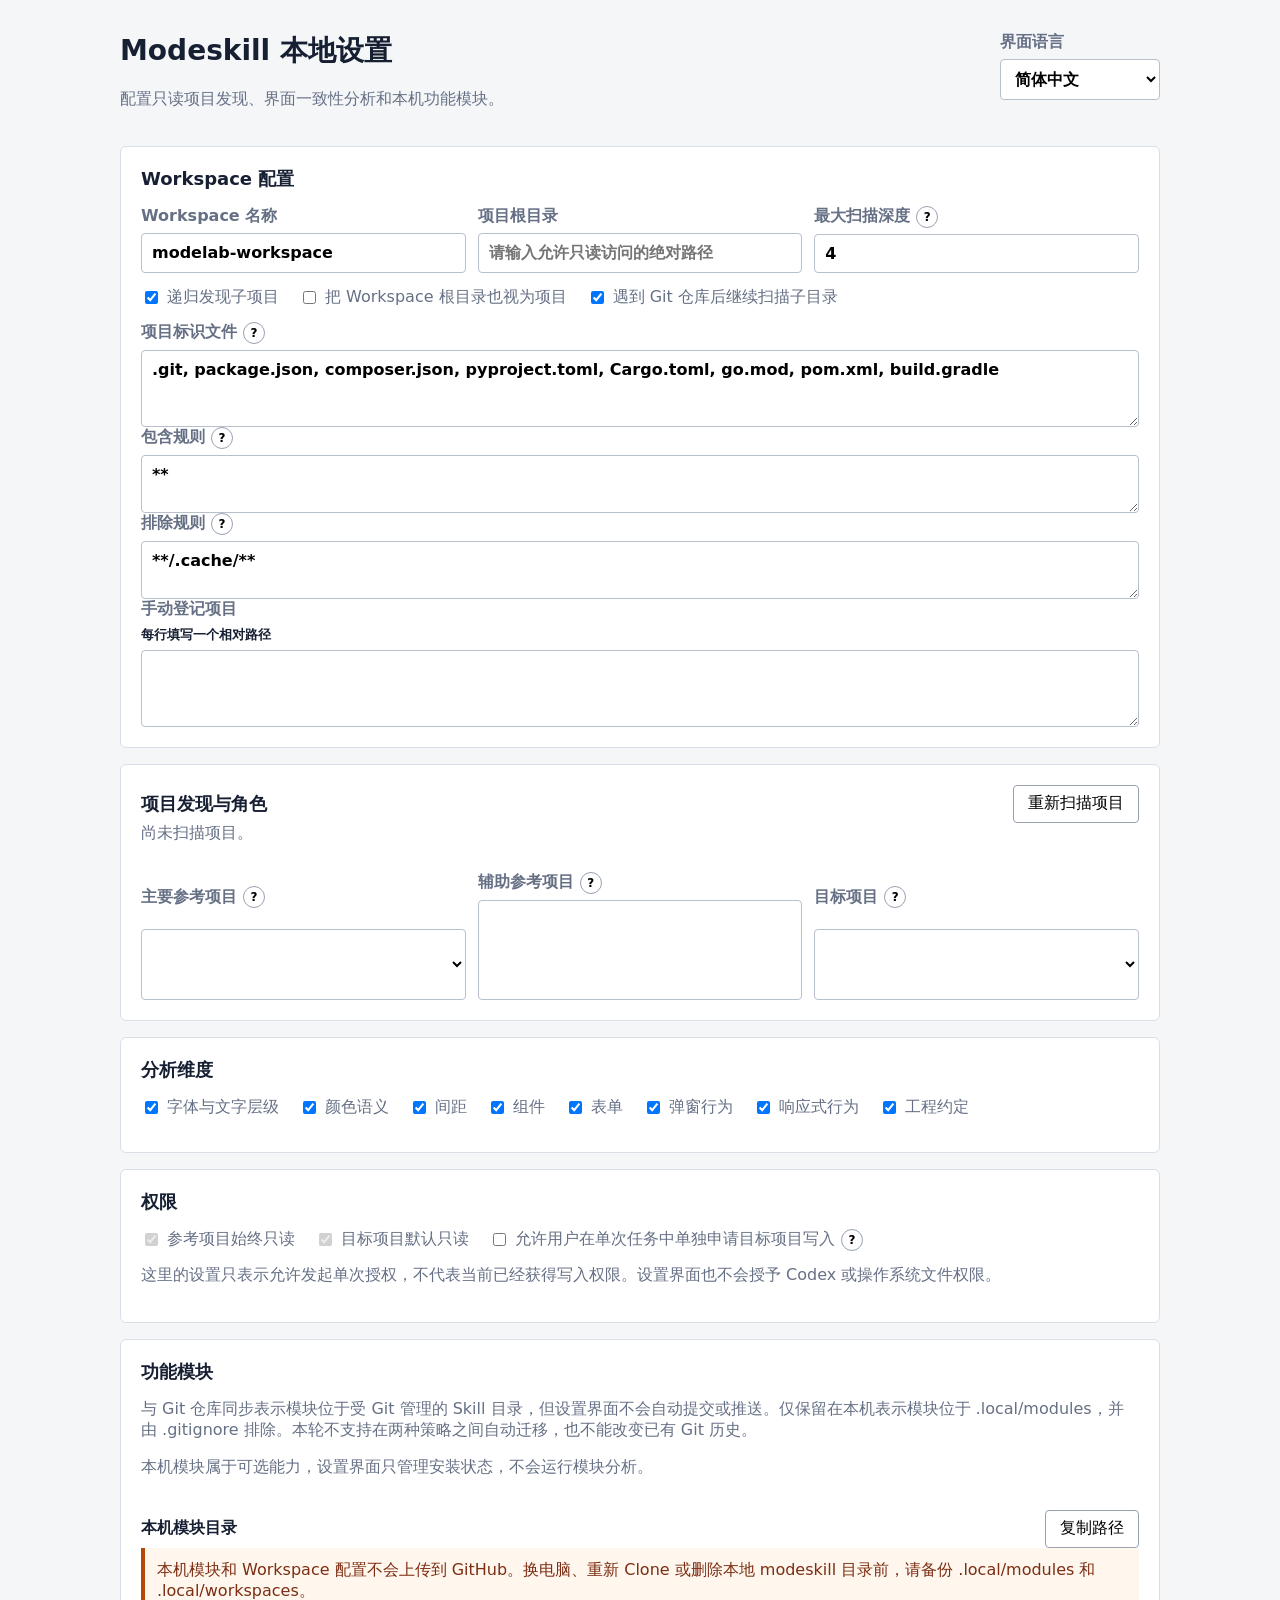
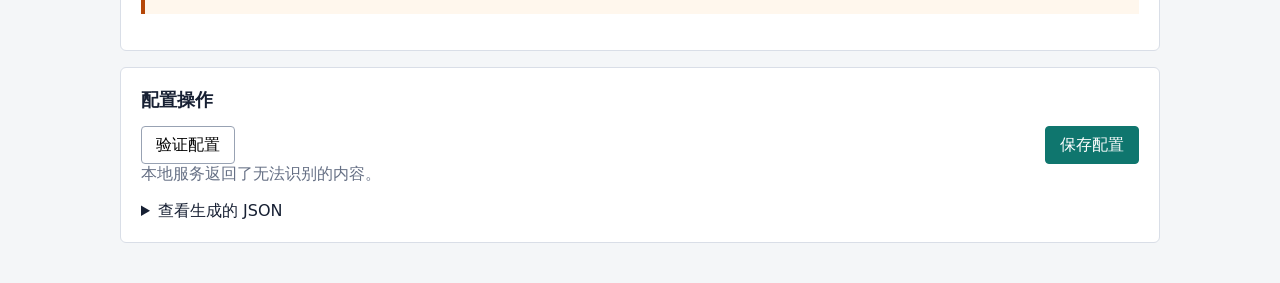
==== .agents/skills/modeskill/configurator/index.html @ 67edb8c4 "feat: initialize modeskill v0.1" ====
<!doctype html>
<html lang="zh-CN">
<head>
  <meta charset="utf-8">
  <meta name="viewport" content="width=device-width, initial-scale=1">
  <title data-i18n="pageTitle"></title>
  <link rel="stylesheet" href="styles.css">
</head>
<body>
  <header>
    <div><h1 data-i18n="pageTitle"></h1><p data-i18n="pageSubtitle"></p></div>
    <label class="language"><span data-i18n="languageLabel"></span><select id="language"></select></label>
  </header>
  <main>
    <section>
      <h2 data-i18n="workspaceHeading"></h2>
      <div class="grid">
        <label><span data-i18n="workspaceName"></span><input id="workspace-name" value="modelab-workspace"></label>
        <label><span data-i18n="workspaceRoot"></span><input id="workspace-root" data-i18n-placeholder="workspaceRootPlaceholder"></label>
        <label><span class="label-line"><span data-i18n="maxDepth"></span><button class="help-button" type="button" data-help-key="maxDepth" aria-expanded="false">?</button></span><input id="max-depth" type="number" min="0" max="20" value="4"></label>
      </div>
      <div class="checks">
        <label><input id="recursive" type="checkbox" checked><span data-i18n="recursive"></span></label>
        <label><input id="root-project" type="checkbox"><span data-i18n="rootProject"></span></label>
        <label><input id="continue-below" type="checkbox" checked><span data-i18n="continueBelow"></span></label>
      </div>
      <label><span class="label-line"><span data-i18n="markers"></span><button class="help-button" type="button" data-help-key="projectMarkers" aria-expanded="false">?</button></span><textarea id="markers" rows="3">.git, package.json, composer.json, pyproject.toml, Cargo.toml, go.mod, pom.xml, build.gradle</textarea></label>
      <label><span class="label-line"><span data-i18n="includes"></span><button class="help-button" type="button" data-help-key="includePatterns" aria-expanded="false">?</button></span><textarea id="includes" rows="2">**</textarea></label>
      <label><span class="label-line"><span data-i18n="excludes"></span><button class="help-button" type="button" data-help-key="excludePatterns" aria-expanded="false">?</button></span><textarea id="excludes" rows="2">**/.cache/**</textarea></label>
      <label><span data-i18n="manualProjects"></span><small data-i18n="manualHint"></small><textarea id="manual-projects" rows="3"></textarea></label>
    </section>
    <section>
      <div class="section-title"><h2 data-i18n="projectRoles"></h2><button id="discover" type="button" data-i18n="rediscover"></button></div>
      <p id="discovery-status" role="status" data-i18n="noDiscovery"></p>
      <div id="project-list" class="project-list"></div>
      <div class="grid">
        <label><span class="label-line"><span data-i18n="primaryReference"></span><button class="help-button" type="button" data-help-key="primaryReference" aria-expanded="false">?</button></span><select id="primary-reference"></select></label>
        <label><span class="label-line"><span data-i18n="secondaryReferences"></span><button class="help-button" type="button" data-help-key="secondaryReferences" aria-expanded="false">?</button></span><select id="secondary-references" multiple></select></label>
        <label><span class="label-line"><span data-i18n="targetProject"></span><button class="help-button" type="button" data-help-key="targetProject" aria-expanded="false">?</button></span><select id="target-project"></select></label>
      </div>
    </section>
    <section><h2 data-i18n="analysisDimensions"></h2><div id="dimensions" class="checks"></div></section>
    <section>
      <h2 data-i18n="permissions"></h2>
      <div class="checks permission-list">
        <label><input type="checkbox" checked disabled><span data-i18n="referenceReadonly"></span></label>
        <label><input type="checkbox" checked disabled><span data-i18n="targetReadonly"></span></label>
        <label><input id="allow-write-request" type="checkbox"><span data-i18n="allowWriteRequest"></span><button class="help-button" type="button" data-help-key="explicitAuthorization" aria-expanded="false">?</button></label>
      </div>
      <p data-i18n="writeExplanation"></p>
    </section>
    <section>
      <h2 data-i18n="modulesHeading"></h2>
      <p data-i18n="gitPolicy"></p>
      <p data-i18n="localModuleOptional"></p>
      <div id="module-list" class="module-list"></div>
      <div class="path-row"><strong data-i18n="localModuleLocation"></strong><code id="local-modules-path"></code><button id="copy-modules-path" type="button" data-i18n="copyPath"></button></div>
      <p class="warning" data-i18n="backupWarning"></p>
    </section>
    <section>
      <h2 data-i18n="actions"></h2>
      <div class="actions"><button id="validate" type="button" data-i18n="validate"></button><button id="save" class="primary" type="button" data-i18n="save"></button></div>
      <p id="message" role="status"></p>
      <details><summary data-i18n="jsonPreview"></summary><pre id="json-output"></pre></details>
    </section>
  </main>
  <script src="i18n.js"></script>
  <script src="app.js"></script>
</body>
</html>
---- .agents/skills/modeskill/configurator/styles.css ----
:root { color-scheme: light; font-family: Inter, system-ui, sans-serif; color: #172033; background: #f4f6f8; }
* { box-sizing: border-box; }
body { margin: 0; }
header, main { width: min(1040px, calc(100% - 32px)); margin: 0 auto; }
header { padding: 32px 0 20px; }
header { display: flex; align-items: flex-start; justify-content: space-between; gap: 24px; }
.language { min-width: 160px; }
header p, section p, label span { color: #667085; }
h1, h2, p { margin-top: 0; }
h1 { font-size: 28px; }
h2 { font-size: 18px; }
main { display: grid; gap: 16px; padding-bottom: 40px; }
section { padding: 20px; border: 1px solid #d9dee7; border-radius: 6px; background: #fff; }
.grid { display: grid; grid-template-columns: repeat(3, minmax(0, 1fr)); gap: 12px; }
label { display: grid; gap: 6px; font-weight: 600; }
input, textarea, select, button { font: inherit; }
input:not([type="checkbox"]), textarea, select { width: 100%; padding: 9px 10px; border: 1px solid #b8c0cc; border-radius: 4px; background: #fff; }
select[multiple] { min-height: 96px; }
.checks { display: flex; flex-wrap: wrap; gap: 12px 20px; margin: 14px 0; }
.checks label { display: flex; align-items: center; font-weight: 500; }
.label-line, .strategy-wrap, .help-control { position: relative; display: inline-flex; align-items: center; gap: 6px; }
.help-button { width: 22px; min-width: 22px; min-height: 22px; padding: 0; border-radius: 50%; font-size: 12px; font-weight: 700; line-height: 1; }
.help-button:focus-visible { outline: 3px solid rgba(15, 118, 110, 0.25); outline-offset: 2px; }
.help-tooltip { position: absolute; z-index: 10; top: calc(100% + 7px); left: 0; width: min(300px, calc(100vw - 48px)); padding: 10px 12px; border: 1px solid #667085; border-radius: 4px; color: #fff; background: #172033; font-size: 13px; font-weight: 400; line-height: 1.45; }
.help-tooltip[hidden] { display: none; }
.section-title, .actions { display: flex; align-items: center; justify-content: space-between; gap: 12px; }
.section-title h2 { margin: 0; }
button { min-height: 38px; padding: 0 14px; border: 1px solid #98a2b3; border-radius: 4px; background: #fff; cursor: pointer; }
button.primary { border-color: #0f766e; color: #fff; background: #0f766e; }
.project-list { display: grid; gap: 6px; margin: 12px 0; }
.project-list div { padding: 8px 10px; border-left: 3px solid #0f766e; background: #f7faf9; }
.module-list { display: grid; grid-template-columns: repeat(2, minmax(0, 1fr)); gap: 12px; margin: 16px 0; }
.module-card { padding: 16px; border: 1px solid #d9dee7; border-radius: 4px; }
.module-heading { display: flex; align-items: flex-start; justify-content: space-between; gap: 12px; }
.module-heading h3 { margin: 0; font-size: 16px; }
.strategy { padding: 3px 7px; border: 1px solid #98a2b3; border-radius: 3px; font-size: 12px; white-space: nowrap; }
dl { display: grid; grid-template-columns: max-content 1fr; gap: 6px 12px; }
dt { font-weight: 600; } dd { margin: 0; overflow-wrap: anywhere; }
.path-row { display: flex; align-items: center; flex-wrap: wrap; gap: 8px; }
.path-row code { flex: 1; min-width: 240px; overflow-wrap: anywhere; }
.warning { padding: 12px; border-left: 4px solid #b54708; background: #fff7ed; color: #7c2d12; }
pre { max-height: 420px; overflow: auto; padding: 12px; background: #111827; color: #f9fafb; }
@media (max-width: 700px) { header, .section-title, .actions { align-items: stretch; flex-direction: column; } .grid, .module-list { grid-template-columns: 1fr; } button:not(.help-button) { width: 100%; } .language { width: 100%; } }
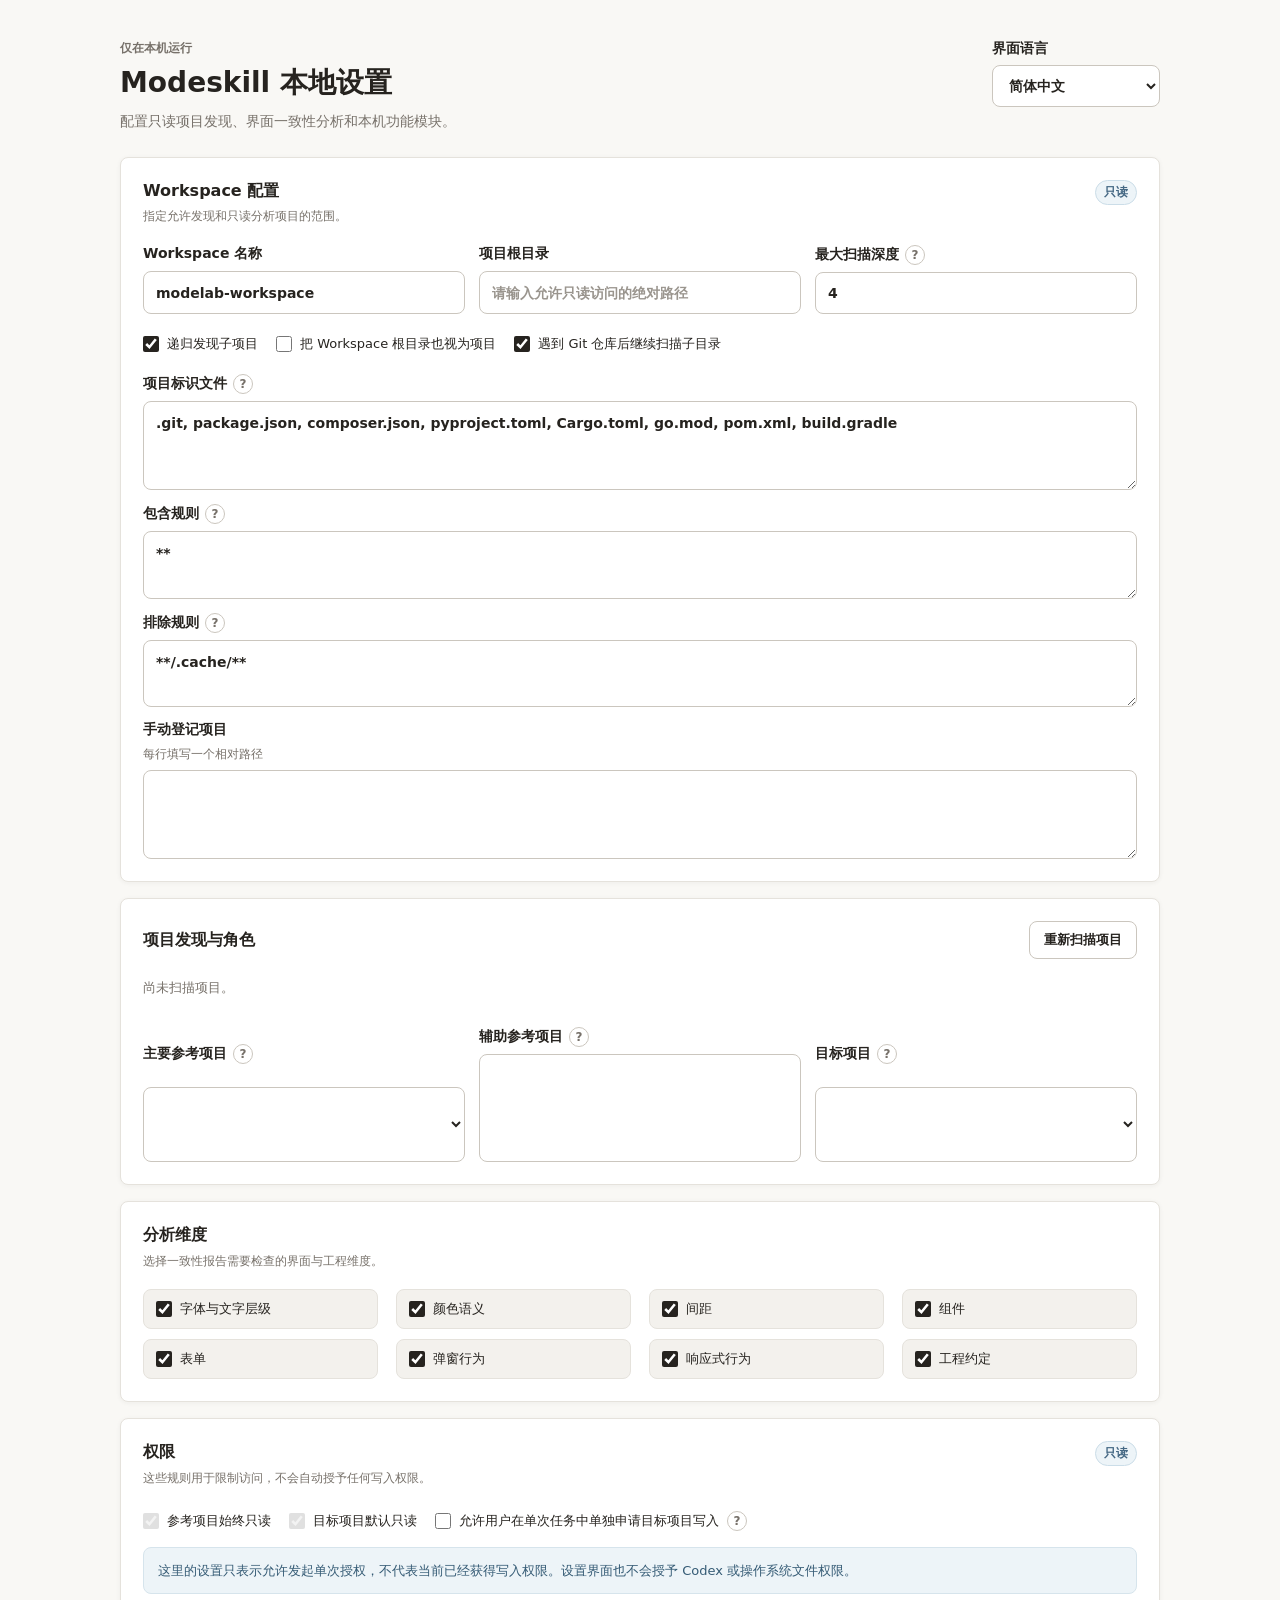
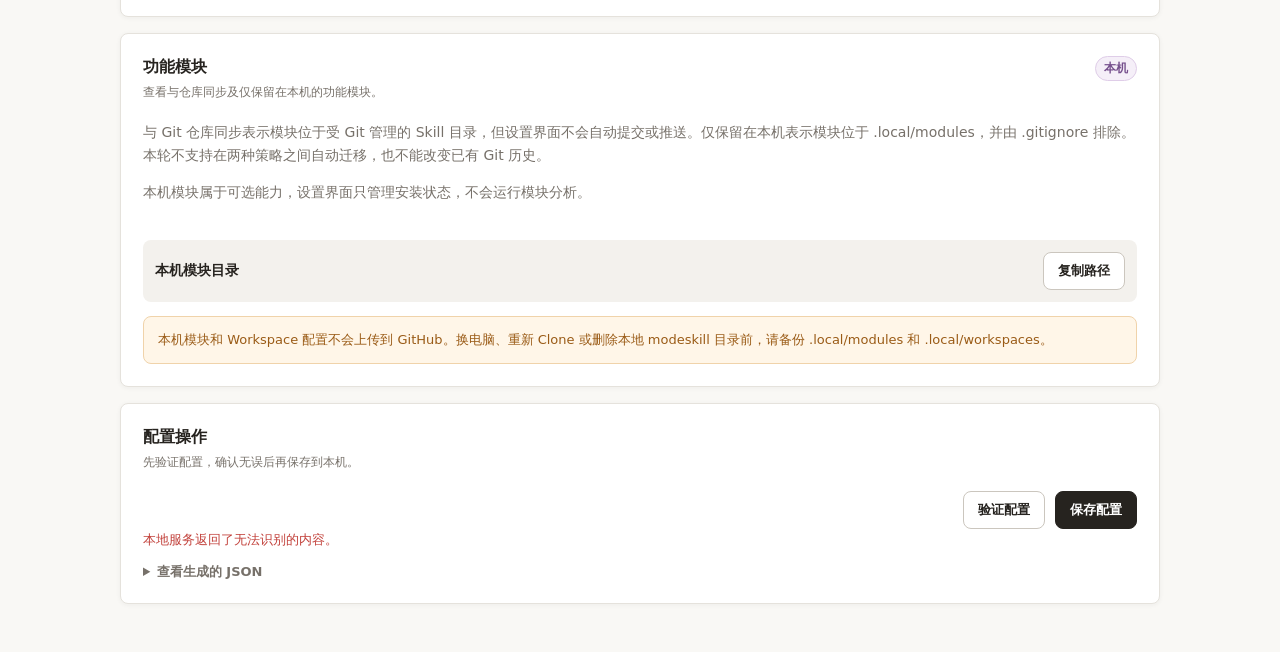
==== commit 2c6605ac: "style: align configurator UI with modelab conventions" ====
--- a/.agents/skills/modeskill/configurator/index.html
+++ b/.agents/skills/modeskill/configurator/index.html
@@ -8,12 +8,12 @@
 </head>
 <body>
   <header>
-    <div><h1 data-i18n="pageTitle"></h1><p data-i18n="pageSubtitle"></p></div>
+    <div class="header-copy"><span class="eyebrow" data-i18n="localConfigurator"></span><h1 data-i18n="pageTitle"></h1><p data-i18n="pageSubtitle"></p></div>
     <label class="language"><span data-i18n="languageLabel"></span><select id="language"></select></label>
   </header>
   <main>
-    <section>
-      <h2 data-i18n="workspaceHeading"></h2>
+    <section class="section-card">
+      <div class="section-heading"><div><h2 data-i18n="workspaceHeading"></h2><p data-i18n="workspaceDescription"></p></div><span class="status-badge readonly" data-i18n="readOnlyBadge"></span></div>
       <div class="grid">
         <label><span data-i18n="workspaceName"></span><input id="workspace-name" value="modelab-workspace"></label>
         <label><span data-i18n="workspaceRoot"></span><input id="workspace-root" data-i18n-placeholder="workspaceRootPlaceholder"></label>
@@ -29,7 +29,7 @@
       <label><span class="label-line"><span data-i18n="excludes"></span><button class="help-button" type="button" data-help-key="excludePatterns" aria-expanded="false">?</button></span><textarea id="excludes" rows="2">**/.cache/**</textarea></label>
       <label><span data-i18n="manualProjects"></span><small data-i18n="manualHint"></small><textarea id="manual-projects" rows="3"></textarea></label>
     </section>
-    <section>
+    <section class="section-card">
       <div class="section-title"><h2 data-i18n="projectRoles"></h2><button id="discover" type="button" data-i18n="rediscover"></button></div>
       <p id="discovery-status" role="status" data-i18n="noDiscovery"></p>
       <div id="project-list" class="project-list"></div>
@@ -39,26 +39,26 @@
         <label><span class="label-line"><span data-i18n="targetProject"></span><button class="help-button" type="button" data-help-key="targetProject" aria-expanded="false">?</button></span><select id="target-project"></select></label>
       </div>
     </section>
-    <section><h2 data-i18n="analysisDimensions"></h2><div id="dimensions" class="checks"></div></section>
-    <section>
-      <h2 data-i18n="permissions"></h2>
+    <section class="section-card"><div class="section-heading"><div><h2 data-i18n="analysisDimensions"></h2><p data-i18n="analysisDescription"></p></div></div><div id="dimensions" class="checks option-grid"></div></section>
+    <section class="section-card">
+      <div class="section-heading"><div><h2 data-i18n="permissions"></h2><p data-i18n="permissionsDescription"></p></div><span class="status-badge readonly" data-i18n="readOnlyBadge"></span></div>
       <div class="checks permission-list">
         <label><input type="checkbox" checked disabled><span data-i18n="referenceReadonly"></span></label>
         <label><input type="checkbox" checked disabled><span data-i18n="targetReadonly"></span></label>
         <label><input id="allow-write-request" type="checkbox"><span data-i18n="allowWriteRequest"></span><button class="help-button" type="button" data-help-key="explicitAuthorization" aria-expanded="false">?</button></label>
       </div>
-      <p data-i18n="writeExplanation"></p>
+      <p class="notice readonly-notice" data-i18n="writeExplanation"></p>
     </section>
-    <section>
-      <h2 data-i18n="modulesHeading"></h2>
+    <section class="section-card">
+      <div class="section-heading"><div><h2 data-i18n="modulesHeading"></h2><p data-i18n="modulesDescription"></p></div><span class="status-badge local" data-i18n="localBadge"></span></div>
       <p data-i18n="gitPolicy"></p>
       <p data-i18n="localModuleOptional"></p>
       <div id="module-list" class="module-list"></div>
       <div class="path-row"><strong data-i18n="localModuleLocation"></strong><code id="local-modules-path"></code><button id="copy-modules-path" type="button" data-i18n="copyPath"></button></div>
       <p class="warning" data-i18n="backupWarning"></p>
     </section>
-    <section>
-      <h2 data-i18n="actions"></h2>
+    <section class="section-card action-section">
+      <div class="section-heading"><div><h2 data-i18n="actions"></h2><p data-i18n="actionsDescription"></p></div></div>
       <div class="actions"><button id="validate" type="button" data-i18n="validate"></button><button id="save" class="primary" type="button" data-i18n="save"></button></div>
       <p id="message" role="status"></p>
       <details><summary data-i18n="jsonPreview"></summary><pre id="json-output"></pre></details>
--- a/.agents/skills/modeskill/configurator/styles.css
+++ b/.agents/skills/modeskill/configurator/styles.css
@@ -1,43 +1,159 @@
-:root { color-scheme: light; font-family: Inter, system-ui, sans-serif; color: #172033; background: #f4f6f8; }
+:root {
+  color-scheme: light;
+  --background: #f9f8f5;
+  --surface: #ffffff;
+  --surface-subtle: #f3f1ed;
+  --foreground: #26231f;
+  --muted-foreground: #77716a;
+  --border: #e5e2dc;
+  --border-strong: #cbc6be;
+  --border-hover: #aaa49c;
+  --placeholder: #9a958e;
+  --primary: #26231f;
+  --primary-hover: #45403a;
+  --primary-foreground: #ffffff;
+  --focus: #59534c;
+  --success: #277a53;
+  --success-surface: #edf8f1;
+  --warning: #9a5b16;
+  --warning-surface: #fff6e8;
+  --danger: #c2413b;
+  --danger-surface: #fff0ef;
+  --readonly: #456884;
+  --readonly-surface: #edf4f8;
+  --local: #76508d;
+  --local-surface: #f5eff8;
+  --readonly-border: #cbdde8;
+  --local-border: #dfcde8;
+  --warning-border: #f0d3aa;
+  --danger-border: #e9bbb7;
+  --code-background: #302c28;
+  --shadow-card: 0 1px 5px rgba(38, 35, 31, 0.05);
+  --shadow-float: 0 10px 28px rgba(38, 35, 31, 0.16);
+  --radius-sm: 6px;
+  --radius: 8px;
+  --control-height: 42px;
+  font-family: "MiSans", "PingFang SC", "Hiragino Sans GB", "Microsoft YaHei", system-ui, sans-serif;
+  font-size: 14px;
+  color: var(--foreground);
+  background: var(--background);
+}
+
 * { box-sizing: border-box; }
-body { margin: 0; }
-header, main { width: min(1040px, calc(100% - 32px)); margin: 0 auto; }
-header { padding: 32px 0 20px; }
-header { display: flex; align-items: flex-start; justify-content: space-between; gap: 24px; }
-.language { min-width: 160px; }
-header p, section p, label span { color: #667085; }
-h1, h2, p { margin-top: 0; }
-h1 { font-size: 28px; }
-h2 { font-size: 18px; }
-main { display: grid; gap: 16px; padding-bottom: 40px; }
-section { padding: 20px; border: 1px solid #d9dee7; border-radius: 6px; background: #fff; }
-.grid { display: grid; grid-template-columns: repeat(3, minmax(0, 1fr)); gap: 12px; }
-label { display: grid; gap: 6px; font-weight: 600; }
+html { min-width: 320px; background: var(--background); }
+body { min-height: 100vh; margin: 0; background: var(--background); -webkit-font-smoothing: antialiased; }
+header, main { width: min(1040px, calc(100% - 40px)); margin: 0 auto; }
+header { display: flex; align-items: flex-start; justify-content: space-between; gap: 32px; padding: 40px 0 24px; }
+.header-copy { max-width: 680px; }
+.eyebrow { display: block; margin-bottom: 8px; color: var(--muted-foreground); font-size: 12px; font-weight: 600; }
+.language { width: 168px; flex: 0 0 auto; }
+h1, h2, h3, p { margin-top: 0; }
+h1 { margin-bottom: 10px; font-size: 28px; line-height: 1.25; letter-spacing: 0; }
+h2 { margin-bottom: 0; font-size: 16px; line-height: 1.4; letter-spacing: 0; }
+h3 { letter-spacing: 0; }
+p { color: var(--muted-foreground); line-height: 1.65; }
+header p { margin-bottom: 0; font-size: 14px; }
+main { display: grid; gap: 16px; padding-bottom: 48px; }
+
+.section-card { padding: 22px; border: 1px solid var(--border); border-radius: var(--radius); background: var(--surface); box-shadow: var(--shadow-card); }
+.section-heading, .section-title { display: flex; align-items: flex-start; justify-content: space-between; gap: 16px; margin-bottom: 18px; }
+.section-heading p { margin: 5px 0 0; font-size: 12px; }
+.section-title { align-items: center; }
+.section-title h2 { margin: 0; }
+.grid { display: grid; grid-template-columns: repeat(3, minmax(0, 1fr)); gap: 14px; }
+label { display: grid; min-width: 0; gap: 7px; color: var(--foreground); font-size: 14px; font-weight: 600; }
+label > span:not(.label-line), label small { color: inherit; }
+label small { font-size: 12px; font-weight: 400; color: var(--muted-foreground); }
+section > label { margin-top: 14px; }
 input, textarea, select, button { font: inherit; }
-input:not([type="checkbox"]), textarea, select { width: 100%; padding: 9px 10px; border: 1px solid #b8c0cc; border-radius: 4px; background: #fff; }
-select[multiple] { min-height: 96px; }
-.checks { display: flex; flex-wrap: wrap; gap: 12px 20px; margin: 14px 0; }
-.checks label { display: flex; align-items: center; font-weight: 500; }
-.label-line, .strategy-wrap, .help-control { position: relative; display: inline-flex; align-items: center; gap: 6px; }
-.help-button { width: 22px; min-width: 22px; min-height: 22px; padding: 0; border-radius: 50%; font-size: 12px; font-weight: 700; line-height: 1; }
-.help-button:focus-visible { outline: 3px solid rgba(15, 118, 110, 0.25); outline-offset: 2px; }
-.help-tooltip { position: absolute; z-index: 10; top: calc(100% + 7px); left: 0; width: min(300px, calc(100vw - 48px)); padding: 10px 12px; border: 1px solid #667085; border-radius: 4px; color: #fff; background: #172033; font-size: 13px; font-weight: 400; line-height: 1.45; }
+input:not([type="checkbox"]), textarea, select {
+  width: 100%; min-width: 0; border: 1px solid var(--border-strong); border-radius: var(--radius); color: var(--foreground); background: var(--surface); outline: none; transition: border-color 160ms ease, box-shadow 160ms ease, background 160ms ease;
+}
+input:not([type="checkbox"]), select { min-height: var(--control-height); padding: 9px 12px; }
+textarea { padding: 11px 12px; line-height: 1.55; resize: vertical; }
+input::placeholder, textarea::placeholder { color: var(--placeholder); }
+input:not([type="checkbox"]):hover, textarea:hover, select:hover { border-color: var(--border-hover); }
+input:not([type="checkbox"]):focus, textarea:focus, select:focus { border-color: var(--focus); box-shadow: 0 0 0 3px rgba(89, 83, 76, 0.13); }
+select[multiple] { min-height: 108px; }
+input[type="checkbox"] { width: 16px; height: 16px; margin: 0; accent-color: var(--primary); }
+input:disabled { cursor: not-allowed; opacity: 0.65; }
+
+.checks { display: flex; flex-wrap: wrap; gap: 10px 18px; margin: 16px 0; }
+.checks label { display: flex; align-items: center; min-height: 28px; gap: 8px; font-size: 13px; font-weight: 500; }
+.option-grid { display: grid; grid-template-columns: repeat(4, minmax(0, 1fr)); margin-bottom: 0; }
+.option-grid label { padding: 10px 12px; border: 1px solid var(--border); border-radius: var(--radius); background: var(--surface-subtle); }
+.permission-list { margin-bottom: 12px; }
+.label-line, .strategy-wrap, .help-control { position: relative; display: inline-flex; align-items: center; gap: 6px; min-width: 0; }
+
+button { min-height: 38px; padding: 0 14px; border: 1px solid var(--border-strong); border-radius: var(--radius); color: var(--foreground); background: var(--surface); cursor: pointer; font-size: 13px; font-weight: 600; transition: color 160ms ease, background 160ms ease, border-color 160ms ease, box-shadow 160ms ease; }
+button:hover:not(:disabled) { border-color: var(--border-hover); background: var(--surface-subtle); }
+button:focus-visible { outline: 3px solid rgba(89, 83, 76, 0.2); outline-offset: 2px; }
+button:disabled { cursor: wait; opacity: 0.55; }
+button.primary { border-color: var(--primary); color: var(--primary-foreground); background: var(--primary); }
+button.primary:hover:not(:disabled) { border-color: var(--primary-hover); background: var(--primary-hover); }
+button.danger-secondary { border-color: var(--danger-border); color: var(--danger); background: var(--danger-surface); }
+.help-button { width: 20px; min-width: 20px; min-height: 20px; padding: 0; border-color: var(--border-strong); border-radius: 50%; color: var(--muted-foreground); background: var(--surface); font-size: 12px; font-weight: 700; line-height: 1; }
+.help-button:hover:not(:disabled) { color: var(--foreground); background: var(--surface-subtle); }
+.help-tooltip { position: absolute; z-index: 10; top: calc(100% + 8px); left: 0; width: min(300px, calc(100vw - 48px)); padding: 11px 12px; border: 1px solid var(--primary-hover); border-radius: var(--radius); color: var(--primary-foreground); background: var(--code-background); box-shadow: var(--shadow-float); font-size: 12px; font-weight: 400; line-height: 1.55; }
 .help-tooltip[hidden] { display: none; }
-.section-title, .actions { display: flex; align-items: center; justify-content: space-between; gap: 12px; }
-.section-title h2 { margin: 0; }
-button { min-height: 38px; padding: 0 14px; border: 1px solid #98a2b3; border-radius: 4px; background: #fff; cursor: pointer; }
-button.primary { border-color: #0f766e; color: #fff; background: #0f766e; }
-.project-list { display: grid; gap: 6px; margin: 12px 0; }
-.project-list div { padding: 8px 10px; border-left: 3px solid #0f766e; background: #f7faf9; }
-.module-list { display: grid; grid-template-columns: repeat(2, minmax(0, 1fr)); gap: 12px; margin: 16px 0; }
-.module-card { padding: 16px; border: 1px solid #d9dee7; border-radius: 4px; }
+
+.status-badge, .strategy { display: inline-flex; align-items: center; min-height: 24px; padding: 3px 8px; border: 1px solid transparent; border-radius: 999px; font-size: 12px; font-weight: 600; white-space: nowrap; }
+.status-badge.readonly { border-color: var(--readonly-border); color: var(--readonly); background: var(--readonly-surface); }
+.status-badge.local, .strategy.local { border-color: var(--local-border); color: var(--local); background: var(--local-surface); }
+.strategy.synced { border-color: var(--readonly-border); color: var(--readonly); background: var(--readonly-surface); }
+.notice { margin-bottom: 0; padding: 12px 14px; border-radius: var(--radius); font-size: 13px; }
+.readonly-notice { border: 1px solid #d6e4ec; color: #355b75; background: var(--readonly-surface); }
+#discovery-status, #message { min-height: 22px; margin: 0 0 12px; font-size: 13px; }
+#discovery-status[data-state="success"], #message[data-state="success"] { color: var(--success); }
+#discovery-status[data-state="error"], #message[data-state="error"] { color: var(--danger); }
+
+.project-list { display: grid; gap: 7px; margin: 12px 0 16px; }
+.project-list div { padding: 10px 12px; border: 1px solid var(--border); border-radius: var(--radius); color: var(--foreground); background: var(--surface-subtle); font-size: 13px; overflow-wrap: anywhere; }
+.module-list { display: grid; grid-template-columns: repeat(2, minmax(0, 1fr)); gap: 14px; margin: 18px 0; }
+.module-card { min-width: 0; padding: 16px; border: 1px solid var(--border); border-radius: var(--radius); background: var(--surface); box-shadow: var(--shadow-card); }
+.module-card > p { margin: 10px 0 14px; font-size: 13px; }
+.module-card > button { margin-top: 14px; }
 .module-heading { display: flex; align-items: flex-start; justify-content: space-between; gap: 12px; }
-.module-heading h3 { margin: 0; font-size: 16px; }
-.strategy { padding: 3px 7px; border: 1px solid #98a2b3; border-radius: 3px; font-size: 12px; white-space: nowrap; }
-dl { display: grid; grid-template-columns: max-content 1fr; gap: 6px 12px; }
-dt { font-weight: 600; } dd { margin: 0; overflow-wrap: anywhere; }
-.path-row { display: flex; align-items: center; flex-wrap: wrap; gap: 8px; }
-.path-row code { flex: 1; min-width: 240px; overflow-wrap: anywhere; }
-.warning { padding: 12px; border-left: 4px solid #b54708; background: #fff7ed; color: #7c2d12; }
-pre { max-height: 420px; overflow: auto; padding: 12px; background: #111827; color: #f9fafb; }
-@media (max-width: 700px) { header, .section-title, .actions { align-items: stretch; flex-direction: column; } .grid, .module-list { grid-template-columns: 1fr; } button:not(.help-button) { width: 100%; } .language { width: 100%; } }
+.module-heading h3 { margin: 2px 0 0; font-size: 16px; line-height: 1.4; }
+dl { display: grid; grid-template-columns: max-content minmax(0, 1fr); gap: 7px 12px; margin: 0; font-size: 12px; line-height: 1.5; }
+dt { color: var(--muted-foreground); font-weight: 500; }
+dd { margin: 0; color: var(--foreground); overflow-wrap: anywhere; }
+.path-row { display: flex; align-items: center; flex-wrap: wrap; gap: 9px; padding: 12px; border-radius: var(--radius); background: var(--surface-subtle); }
+.path-row code { flex: 1; min-width: 220px; color: var(--foreground); font-size: 12px; overflow-wrap: anywhere; }
+.warning { margin: 14px 0 0; padding: 12px 14px; border: 1px solid var(--warning-border); border-radius: var(--radius); color: var(--warning); background: var(--warning-surface); font-size: 13px; }
+.actions { display: flex; align-items: center; justify-content: flex-end; gap: 10px; }
+.action-section details { margin-top: 8px; }
+summary { color: var(--muted-foreground); cursor: pointer; font-size: 13px; font-weight: 600; }
+pre { max-height: 420px; overflow: auto; margin-bottom: 0; padding: 14px; border-radius: var(--radius); color: var(--background); background: var(--code-background); font-size: 12px; line-height: 1.55; }
+
+@media (max-width: 800px) {
+  .grid { grid-template-columns: 1fr 1fr; }
+  .option-grid { grid-template-columns: repeat(2, minmax(0, 1fr)); }
+}
+
+@media (max-width: 560px) {
+  header, main { width: min(100% - 24px, 1040px); }
+  header { flex-direction: column; gap: 18px; padding: 28px 0 18px; }
+  h1 { font-size: 24px; }
+  .language { width: 100%; }
+  main { gap: 12px; padding-bottom: 32px; }
+  .section-card { padding: 16px; }
+  .section-heading, .section-title { align-items: stretch; flex-direction: column; gap: 12px; }
+  .section-heading .status-badge { align-self: flex-start; }
+  .grid, .module-list, .option-grid { grid-template-columns: minmax(0, 1fr); }
+  .checks:not(.option-grid) { display: grid; gap: 9px; }
+  .checks label { align-items: flex-start; }
+  .section-title > button, .actions button { width: 100%; }
+  .actions { align-items: stretch; flex-direction: column-reverse; }
+  .module-heading { flex-direction: column; }
+  .path-row { align-items: stretch; flex-direction: column; }
+  .path-row code { min-width: 0; }
+  .path-row button { width: 100%; }
+  .help-tooltip { position: fixed; top: auto; right: 12px; bottom: 12px; left: 12px; width: auto; }
+  dl { grid-template-columns: 1fr; gap: 2px; }
+  dd { margin-bottom: 7px; }
+}
+
+@media (prefers-reduced-motion: reduce) {
+  *, *::before, *::after { scroll-behavior: auto !important; transition-duration: 0.01ms !important; }
+}
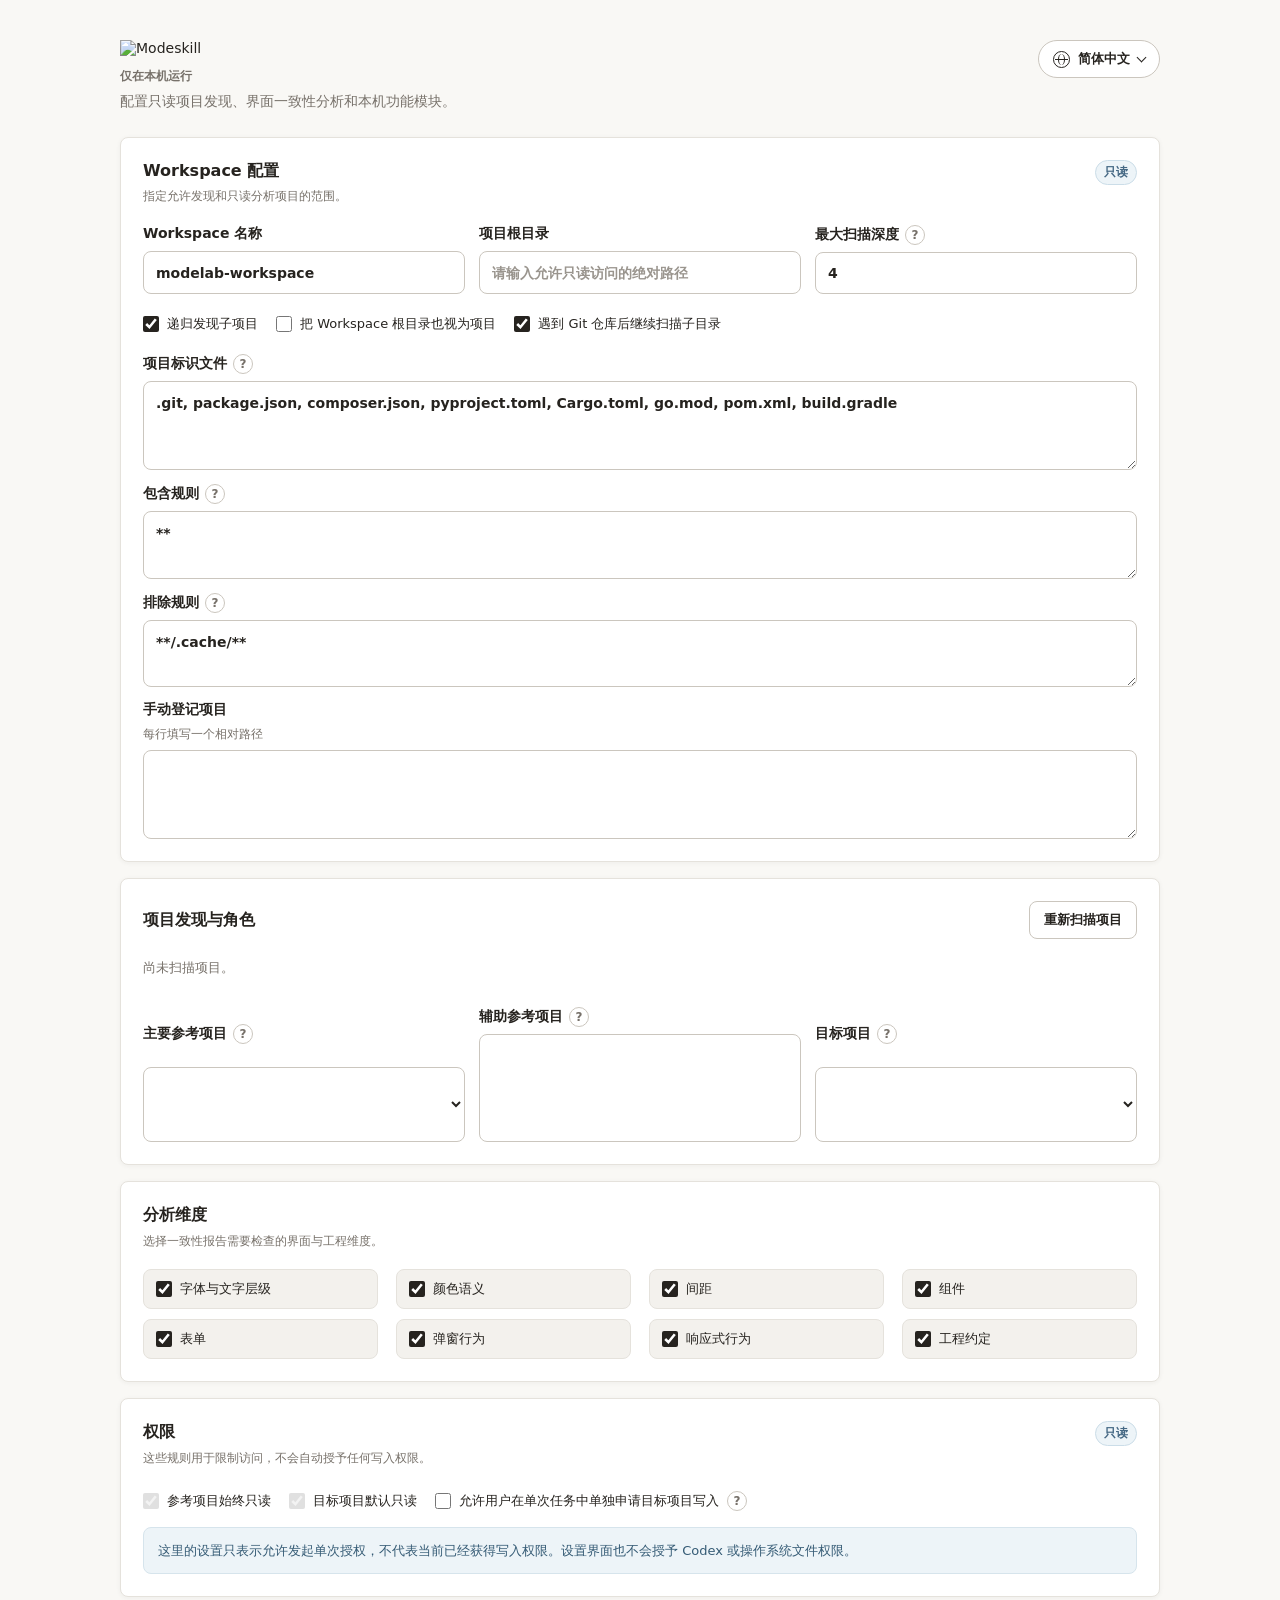
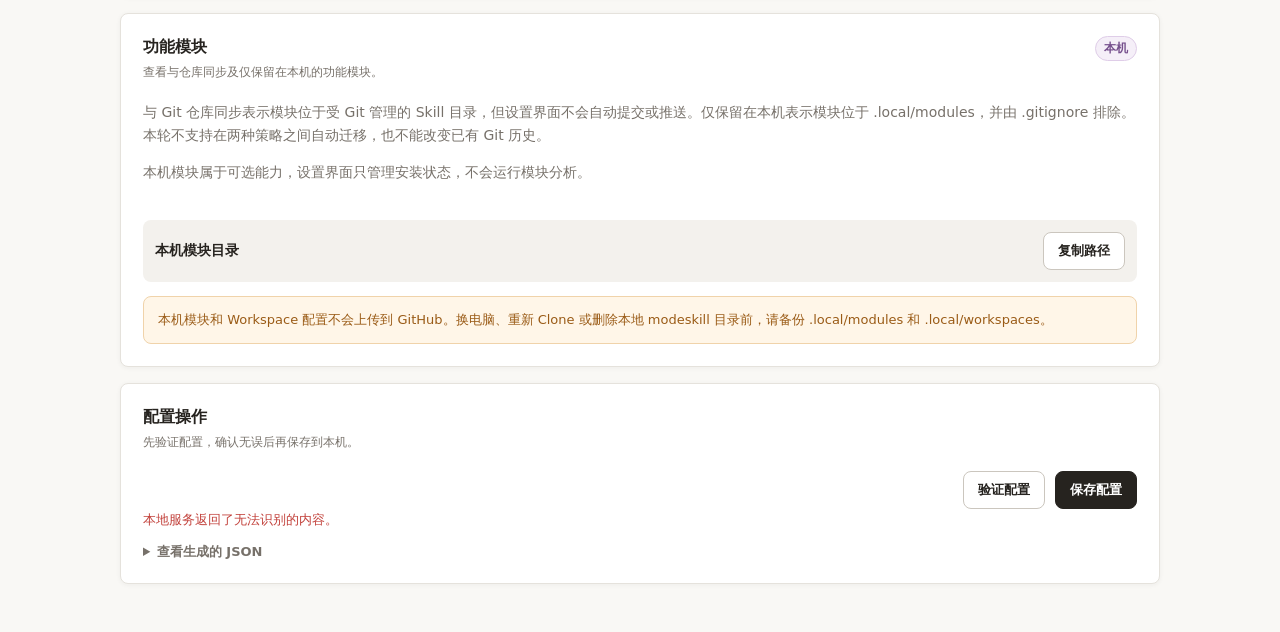
==== commit dd42b6a3: "style: add modeskill branding to configurator" ====
--- a/.agents/skills/modeskill/configurator/index.html
+++ b/.agents/skills/modeskill/configurator/index.html
@@ -4,12 +4,20 @@
   <meta charset="utf-8">
   <meta name="viewport" content="width=device-width, initial-scale=1">
   <title data-i18n="pageTitle"></title>
+  <link rel="icon" type="image/png" href="/images/favicon-skill-0712.png">
   <link rel="stylesheet" href="styles.css">
 </head>
 <body>
   <header>
-    <div class="header-copy"><span class="eyebrow" data-i18n="localConfigurator"></span><h1 data-i18n="pageTitle"></h1><p data-i18n="pageSubtitle"></p></div>
-    <label class="language"><span data-i18n="languageLabel"></span><select id="language"></select></label>
+    <div class="header-copy"><img class="brand-logo" src="/images/logo-skill-0712.png" alt="Modeskill"><h1 class="visually-hidden" data-i18n="pageTitle"></h1><span class="eyebrow" data-i18n="localConfigurator"></span><p data-i18n="pageSubtitle"></p></div>
+    <div class="language">
+      <span class="visually-hidden" data-i18n="languageLabel"></span>
+      <select id="language" class="visually-hidden" data-i18n-aria-label="languageLabel"></select>
+      <button id="language-trigger" class="language-trigger" type="button" aria-haspopup="menu" aria-expanded="false">
+        <span class="globe-icon" aria-hidden="true"></span><span id="language-current"></span><span class="chevron" aria-hidden="true"></span>
+      </button>
+      <div id="language-menu" class="language-menu" role="menu" hidden></div>
+    </div>
   </header>
   <main>
     <section class="section-card">
--- a/.agents/skills/modeskill/configurator/styles.css
+++ b/.agents/skills/modeskill/configurator/styles.css
@@ -45,8 +45,20 @@
 header, main { width: min(1040px, calc(100% - 40px)); margin: 0 auto; }
 header { display: flex; align-items: flex-start; justify-content: space-between; gap: 32px; padding: 40px 0 24px; }
 .header-copy { max-width: 680px; }
-.eyebrow { display: block; margin-bottom: 8px; color: var(--muted-foreground); font-size: 12px; font-weight: 600; }
-.language { width: 168px; flex: 0 0 auto; }
+.brand-logo { display: block; width: min(290px, 70vw); height: auto; margin-bottom: 12px; }
+.eyebrow { display: block; margin-bottom: 5px; color: var(--muted-foreground); font-size: 12px; font-weight: 600; }
+.visually-hidden { position: absolute !important; width: 1px !important; height: 1px !important; padding: 0 !important; margin: -1px !important; overflow: hidden !important; clip: rect(0, 0, 0, 0) !important; white-space: nowrap !important; border: 0 !important; }
+.language { position: relative; flex: 0 0 auto; }
+.language-trigger { display: inline-flex; align-items: center; min-width: 116px; gap: 8px; border-radius: 999px; }
+.globe-icon { position: relative; width: 17px; height: 17px; flex: 0 0 auto; border: 1.5px solid currentColor; border-radius: 50%; }
+.globe-icon::before { content: ""; position: absolute; top: 2px; right: 4px; bottom: 2px; left: 4px; border-right: 1px solid currentColor; border-left: 1px solid currentColor; border-radius: 50%; }
+.globe-icon::after { content: ""; position: absolute; top: 7px; right: 1px; left: 1px; border-top: 1px solid currentColor; }
+.chevron { width: 7px; height: 7px; margin-left: auto; border-right: 1.5px solid currentColor; border-bottom: 1.5px solid currentColor; transform: translateY(-2px) rotate(45deg); transition: transform 160ms ease; }
+.language-trigger[aria-expanded="true"] .chevron { transform: translateY(2px) rotate(225deg); }
+.language-menu { position: absolute; z-index: 20; top: calc(100% + 6px); right: 0; width: 150px; padding: 5px; border: 1px solid var(--border); border-radius: 12px; background: var(--surface); box-shadow: var(--shadow-float); }
+.language-menu[hidden] { display: none; }
+.language-option { width: 100%; min-height: 36px; border: 0; text-align: left; background: transparent; }
+.language-option[aria-checked="true"] { color: var(--foreground); background: var(--surface-subtle); }
 h1, h2, h3, p { margin-top: 0; }
 h1 { margin-bottom: 10px; font-size: 28px; line-height: 1.25; letter-spacing: 0; }
 h2 { margin-bottom: 0; font-size: 16px; line-height: 1.4; letter-spacing: 0; }
@@ -135,7 +147,7 @@
   header, main { width: min(100% - 24px, 1040px); }
   header { flex-direction: column; gap: 18px; padding: 28px 0 18px; }
   h1 { font-size: 24px; }
-  .language { width: 100%; }
+  .language { align-self: flex-end; }
   main { gap: 12px; padding-bottom: 32px; }
   .section-card { padding: 16px; }
   .section-heading, .section-title { align-items: stretch; flex-direction: column; gap: 12px; }
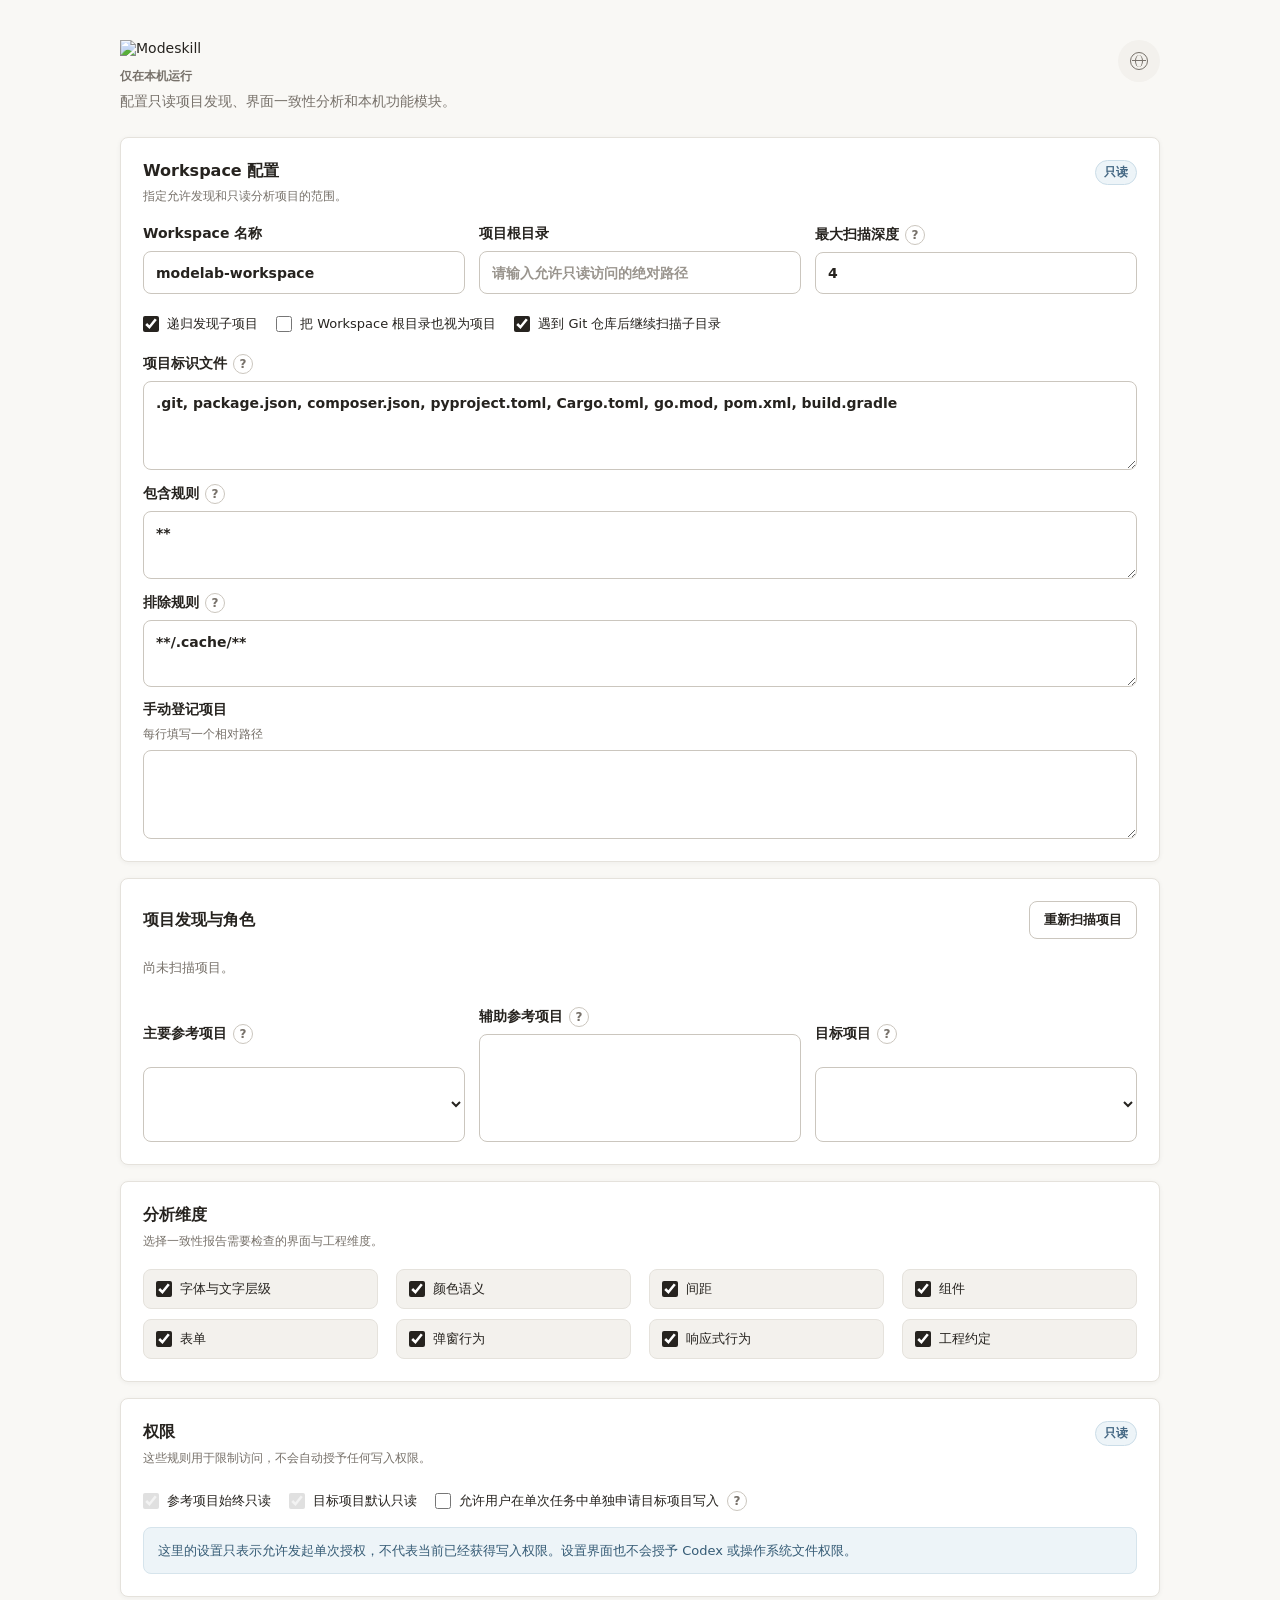
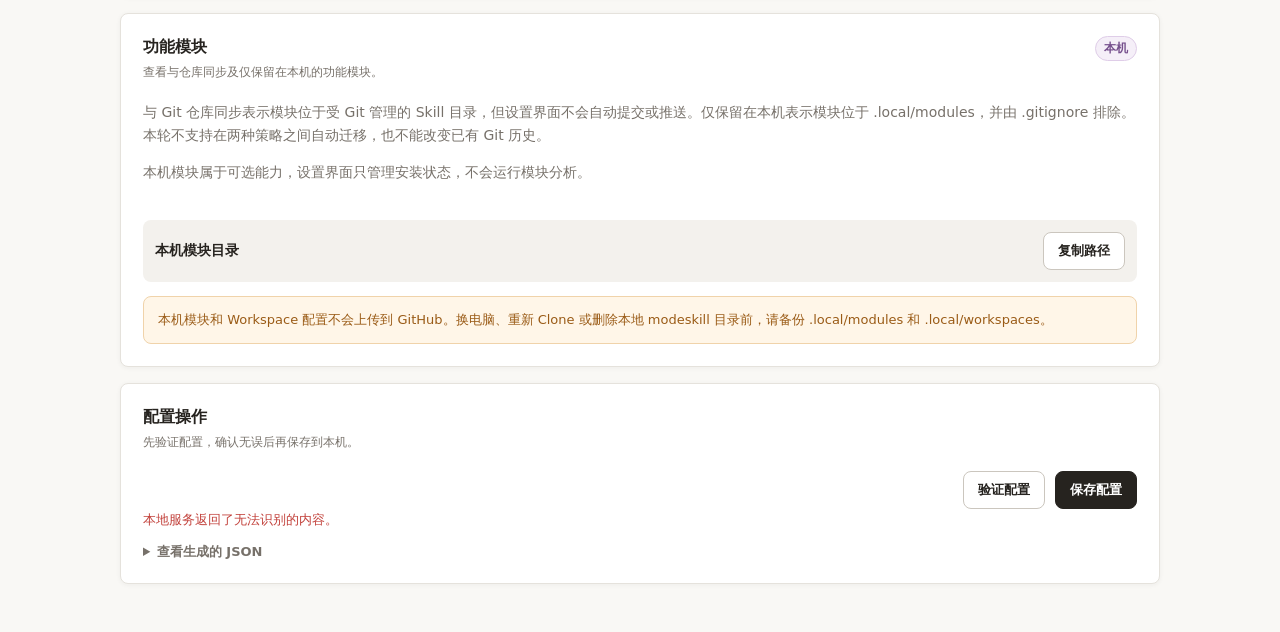
==== commit cb4e27d6: "fix: align configurator language switcher with easy" ====
--- a/.agents/skills/modeskill/configurator/index.html
+++ b/.agents/skills/modeskill/configurator/index.html
@@ -14,7 +14,7 @@
       <span class="visually-hidden" data-i18n="languageLabel"></span>
       <select id="language" class="visually-hidden" data-i18n-aria-label="languageLabel"></select>
       <button id="language-trigger" class="language-trigger" type="button" aria-haspopup="menu" aria-expanded="false">
-        <span class="globe-icon" aria-hidden="true"></span><span id="language-current"></span><span class="chevron" aria-hidden="true"></span>
+        <span class="globe-icon" aria-hidden="true"></span>
       </button>
       <div id="language-menu" class="language-menu" role="menu" hidden></div>
     </div>
--- a/.agents/skills/modeskill/configurator/styles.css
+++ b/.agents/skills/modeskill/configurator/styles.css
@@ -49,16 +49,16 @@
 .eyebrow { display: block; margin-bottom: 5px; color: var(--muted-foreground); font-size: 12px; font-weight: 600; }
 .visually-hidden { position: absolute !important; width: 1px !important; height: 1px !important; padding: 0 !important; margin: -1px !important; overflow: hidden !important; clip: rect(0, 0, 0, 0) !important; white-space: nowrap !important; border: 0 !important; }
 .language { position: relative; flex: 0 0 auto; }
-.language-trigger { display: inline-flex; align-items: center; min-width: 116px; gap: 8px; border-radius: 999px; }
-.globe-icon { position: relative; width: 17px; height: 17px; flex: 0 0 auto; border: 1.5px solid currentColor; border-radius: 50%; }
+.language-trigger { display: inline-flex; align-items: center; justify-content: center; width: 42px; min-width: 42px; min-height: 42px; padding: 0; border: 0; border-radius: 50%; color: var(--muted-foreground); background: var(--surface-subtle); }
+.language-trigger:hover:not(:disabled) { border-color: transparent; color: var(--foreground); background: var(--border); }
+.globe-icon { position: relative; width: 18px; height: 18px; flex: 0 0 auto; border: 1.5px solid currentColor; border-radius: 50%; }
 .globe-icon::before { content: ""; position: absolute; top: 2px; right: 4px; bottom: 2px; left: 4px; border-right: 1px solid currentColor; border-left: 1px solid currentColor; border-radius: 50%; }
 .globe-icon::after { content: ""; position: absolute; top: 7px; right: 1px; left: 1px; border-top: 1px solid currentColor; }
-.chevron { width: 7px; height: 7px; margin-left: auto; border-right: 1.5px solid currentColor; border-bottom: 1.5px solid currentColor; transform: translateY(-2px) rotate(45deg); transition: transform 160ms ease; }
-.language-trigger[aria-expanded="true"] .chevron { transform: translateY(2px) rotate(225deg); }
-.language-menu { position: absolute; z-index: 20; top: calc(100% + 6px); right: 0; width: 150px; padding: 5px; border: 1px solid var(--border); border-radius: 12px; background: var(--surface); box-shadow: var(--shadow-float); }
+.language-menu { position: absolute; z-index: 20; top: calc(100% + 8px); right: 0; width: 128px; padding: 5px 0; border: 1px solid var(--border); border-radius: 12px; background: var(--surface); box-shadow: var(--shadow-float); overflow: hidden; }
 .language-menu[hidden] { display: none; }
-.language-option { width: 100%; min-height: 36px; border: 0; text-align: left; background: transparent; }
-.language-option[aria-checked="true"] { color: var(--foreground); background: var(--surface-subtle); }
+.language-option { width: 100%; min-height: 40px; padding: 0 16px; border: 0; border-radius: 0; text-align: left; background: transparent; font-weight: 400; }
+.language-option:hover:not(:disabled) { border-color: transparent; background: var(--surface-subtle); }
+.language-option[aria-checked="true"] { color: var(--foreground); background: var(--surface-subtle); font-weight: 600; }
 h1, h2, h3, p { margin-top: 0; }
 h1 { margin-bottom: 10px; font-size: 28px; line-height: 1.25; letter-spacing: 0; }
 h2 { margin-bottom: 0; font-size: 16px; line-height: 1.4; letter-spacing: 0; }
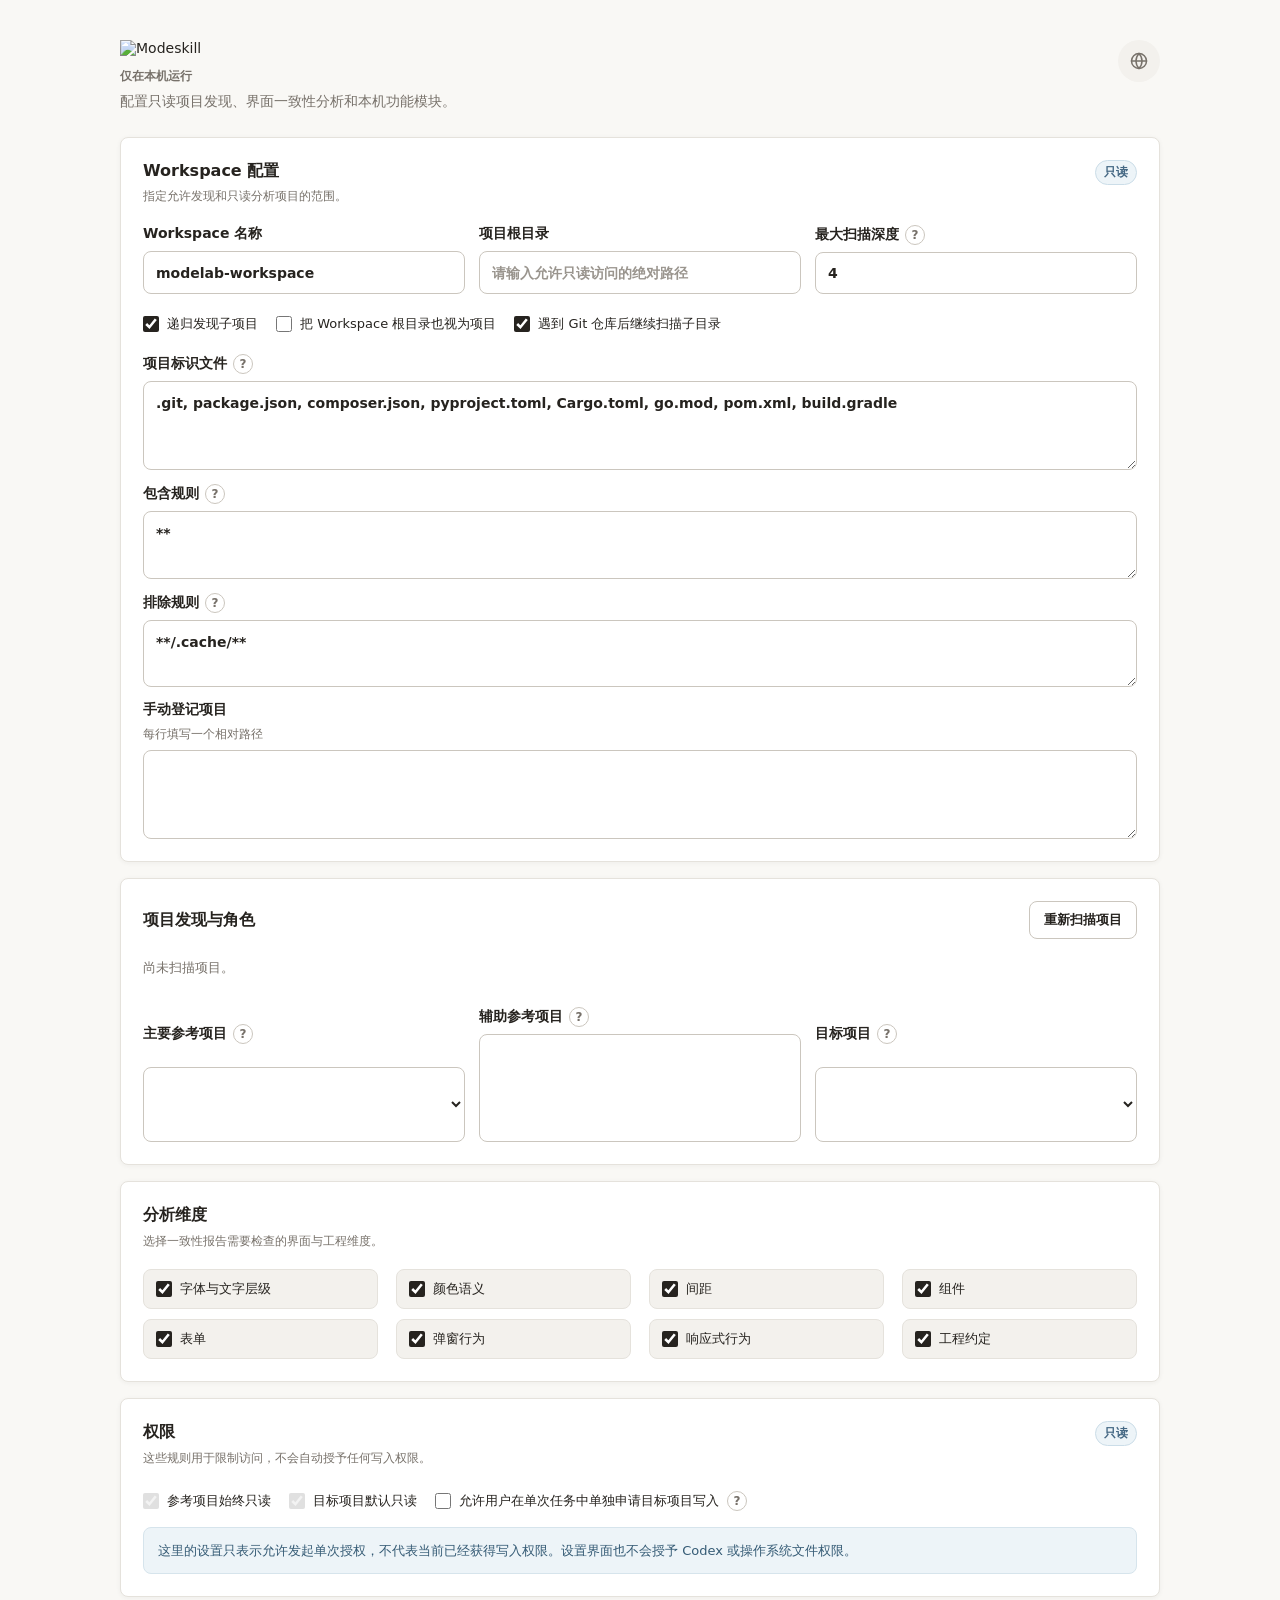
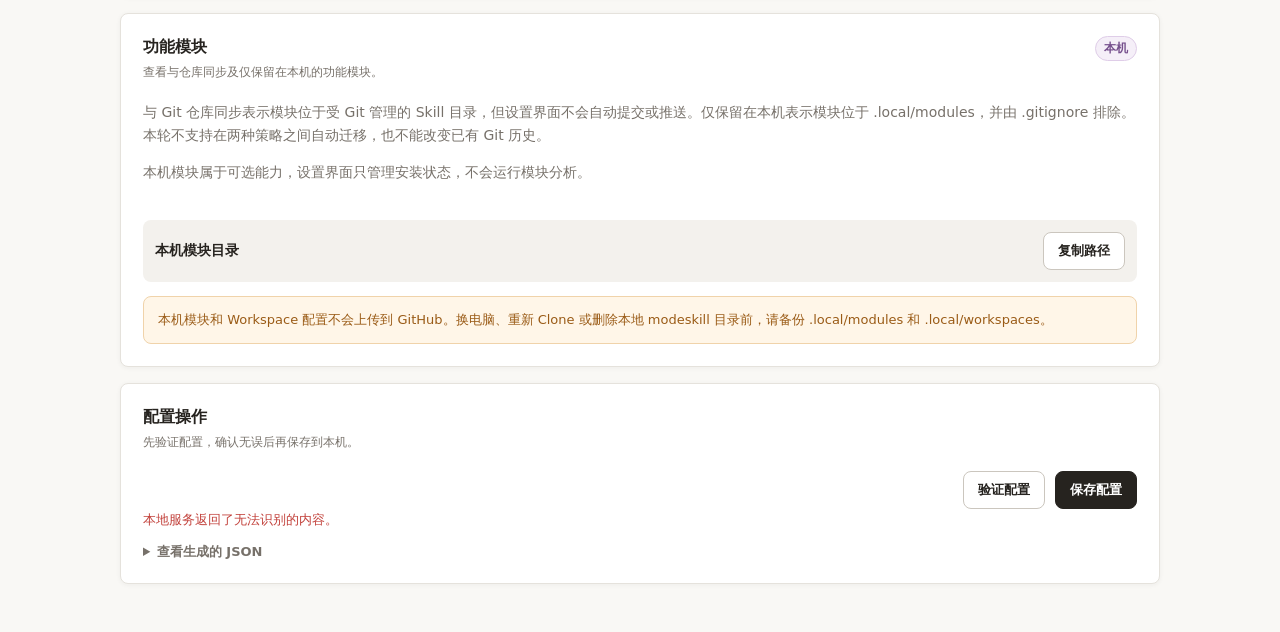
==== commit 0753d66a: "style: align configurator UI with modelab conventions" ====
--- a/.agents/skills/modeskill/configurator/index.html
+++ b/.agents/skills/modeskill/configurator/index.html
@@ -14,7 +14,11 @@
       <span class="visually-hidden" data-i18n="languageLabel"></span>
       <select id="language" class="visually-hidden" data-i18n-aria-label="languageLabel"></select>
       <button id="language-trigger" class="language-trigger" type="button" aria-haspopup="menu" aria-expanded="false">
-        <span class="globe-icon" aria-hidden="true"></span>
+        <svg class="globe-icon" xmlns="http://www.w3.org/2000/svg" width="18" height="18" viewBox="0 0 24 24" fill="none" stroke="currentColor" stroke-width="2" stroke-linecap="round" stroke-linejoin="round" aria-hidden="true">
+          <circle cx="12" cy="12" r="10"></circle>
+          <path d="M12 2a14.5 14.5 0 0 0 0 20 14.5 14.5 0 0 0 0-20"></path>
+          <path d="M2 12h20"></path>
+        </svg>
       </button>
       <div id="language-menu" class="language-menu" role="menu" hidden></div>
     </div>
--- a/.agents/skills/modeskill/configurator/styles.css
+++ b/.agents/skills/modeskill/configurator/styles.css
@@ -51,9 +51,7 @@
 .language { position: relative; flex: 0 0 auto; }
 .language-trigger { display: inline-flex; align-items: center; justify-content: center; width: 42px; min-width: 42px; min-height: 42px; padding: 0; border: 0; border-radius: 50%; color: var(--muted-foreground); background: var(--surface-subtle); }
 .language-trigger:hover:not(:disabled) { border-color: transparent; color: var(--foreground); background: var(--border); }
-.globe-icon { position: relative; width: 18px; height: 18px; flex: 0 0 auto; border: 1.5px solid currentColor; border-radius: 50%; }
-.globe-icon::before { content: ""; position: absolute; top: 2px; right: 4px; bottom: 2px; left: 4px; border-right: 1px solid currentColor; border-left: 1px solid currentColor; border-radius: 50%; }
-.globe-icon::after { content: ""; position: absolute; top: 7px; right: 1px; left: 1px; border-top: 1px solid currentColor; }
+.globe-icon { width: 18px; height: 18px; flex: 0 0 auto; }
 .language-menu { position: absolute; z-index: 20; top: calc(100% + 8px); right: 0; width: 128px; padding: 5px 0; border: 1px solid var(--border); border-radius: 12px; background: var(--surface); box-shadow: var(--shadow-float); overflow: hidden; }
 .language-menu[hidden] { display: none; }
 .language-option { width: 100%; min-height: 40px; padding: 0 16px; border: 0; border-radius: 0; text-align: left; background: transparent; font-weight: 400; }
